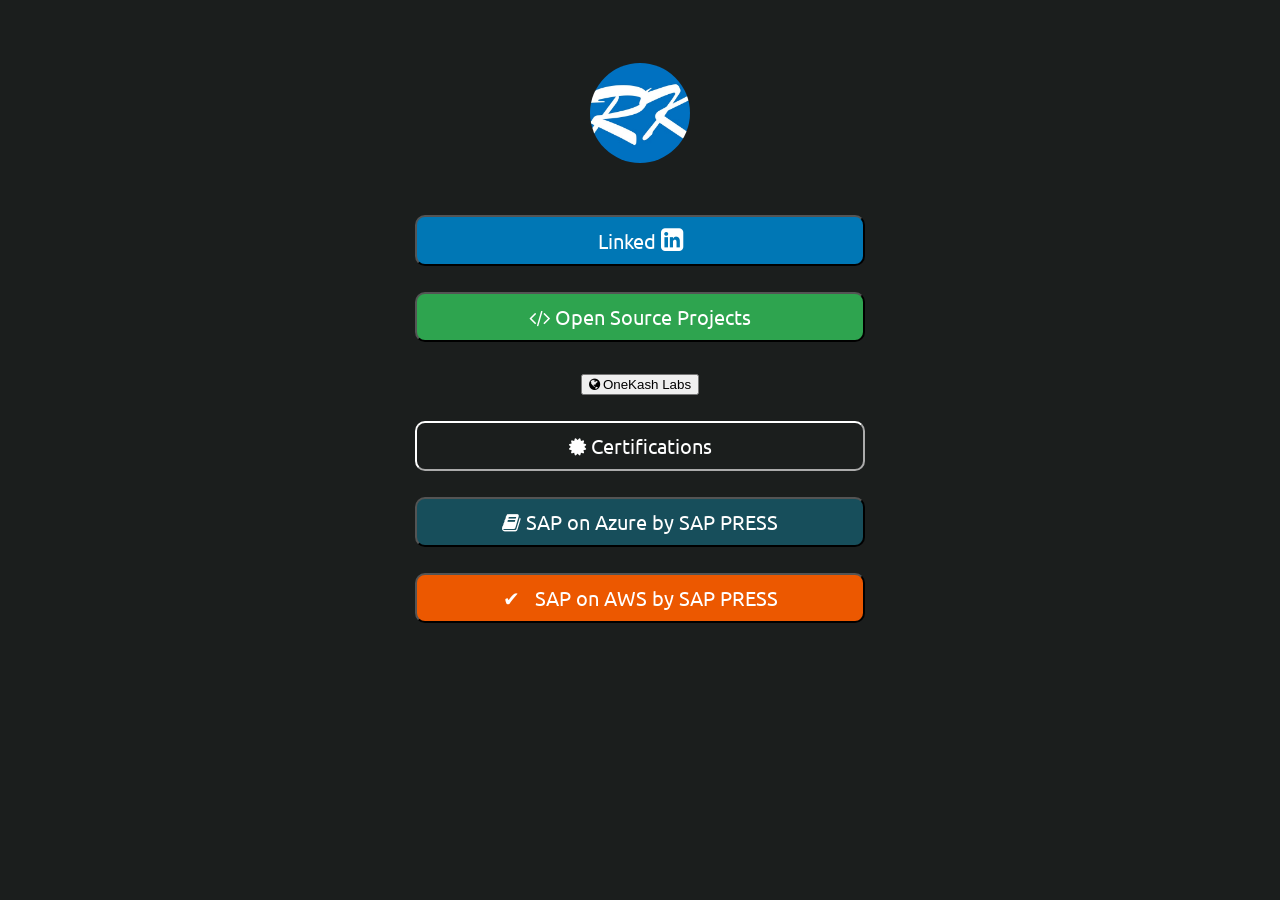
==== index.html @ c2e6e033 "Add Event Speaker Silver badge to credentials" ====
<!DOCTYPE html>
<html lang="en">
<head>


  <meta charset="utf-8" />
  <meta name="viewport" content="width=device-width, initial-scale=1.0">
  <meta name="description" content="Ravi Kashyap | SAP & AI Cloud Architect. Author of SAP on AWS and SAP on Azure by SAP PRESS. Open-source developer and founder of OneKash Labs.">
  <link rel="canonical" href="https://kashyap.one/">

  <!-- Open Graph -->
  <meta property="og:type" content="profile">
  <meta property="og:url" content="https://kashyap.one/">
  <meta property="og:title" content="Ravi Kashyap | SAP & AI Cloud Architect">
  <meta property="og:description" content="Author of SAP on AWS and SAP on Azure by SAP PRESS. Open-source developer and founder of OneKash Labs.">
  <meta property="og:image" content="https://kashyap.one/img/profile.jpg">
  <meta property="og:image:width" content="340">
  <meta property="og:image:height" content="340">
  <meta property="og:site_name" content="Ravi Kashyap">

  <!-- Twitter Card -->
  <meta name="twitter:card" content="summary">
  <meta name="twitter:title" content="Ravi Kashyap | SAP & AI Cloud Architect">
  <meta name="twitter:description" content="Author of SAP on AWS and SAP on Azure by SAP PRESS. Open-source developer and founder of OneKash Labs.">
  <meta name="twitter:image" content="https://kashyap.one/img/profile.jpg">

  <link rel="stylesheet" href="https://cdnjs.cloudflare.com/ajax/libs/font-awesome/4.7.0/css/font-awesome.min.css">
  <link rel="icon" type="image/x-icon" href="/img/profile.jpg">
  <link rel="stylesheet" href="style.css" />
  <title>Ravi Kashyap | SAP & AI Cloud Architect</title>
  <script type="application/ld+json">
  {
    "@context": "https://schema.org",
    "@type": "ProfilePage",
    "dateModified": "2026-03-24",
    "mainEntity": {
      "@type": "Person",
      "name": "Ravi Kashyap",
      "url": "https://kashyap.one",
      "image": "https://kashyap.one/img/profile.jpg",
      "jobTitle": "SAP & AI Cloud Architect",
      "description": "Author, AI practitioner, and open-source developer. Builds AI agents for SAP enterprise systems. Writes the SAP, Cloud, and AI newsletter.",
      "sameAs": [
        "https://linkedin.kashyap.one",
        "https://www.linkedin.com/in/ravikashyap1/",
        "https://www.linkedin.com/newsletters/7063883542358872064/",
        "https://github.com/openkash",
        "https://openkash.github.io",
        "https://onekash.org",
        "https://credly.kashyap.one"
      ],
      "knowsAbout": ["SAP", "Artificial Intelligence", "AI Agents", "Large Language Models", "Model Context Protocol", "Prompt Engineering", "Amazon Bedrock", "Generative AI", "Amazon Web Services", "Microsoft Azure", "Kotlin", "Android", "Open Source", "Cloud Architecture"],
      "founder": {
        "@type": "Organization",
        "name": "OneKash Labs",
        "url": "https://onekash.org",
        "logo": "https://onekash.org/images/logo.png"
      },
      "author": [
        {
          "@type": "Book",
          "name": "SAP on Microsoft Azure",
          "url": "https://www.sap-press.com/sap-on-microsoft-azure_5174/",
          "publisher": {
            "@type": "Organization",
            "name": "SAP PRESS"
          }
        },
        {
          "@type": "Book",
          "name": "SAP on AWS",
          "url": "https://www.sap-press.com/sap-on-aws_5776/",
          "publisher": {
            "@type": "Organization",
            "name": "SAP PRESS"
          }
        },
        {
          "@type": "Periodical",
          "name": "SAP, Cloud, and AI",
          "url": "https://www.linkedin.com/newsletters/7063883542358872064/",
          "description": "Monthly newsletter on SAP, Cloud, AI, and everything in between",
          "publisher": {
            "@type": "Organization",
            "name": "LinkedIn"
          }
        }
      ],
      "maintainer": [
        {
          "@type": "SoftwareSourceCode",
          "name": "iCloud Calendar MCP Server",
          "url": "https://github.com/icloud-calendar-mcp/icloud-calendar-mcp",
          "description": "MCP server for iCloud Calendar. CLI-based calendar access for AI agents."
        },
        {
          "@type": "SoftwareSourceCode",
          "name": "AI Agent TDD Skill",
          "url": "https://github.com/openkash/ai-agent-tdd-skill",
          "description": "TDD skill for Claude Code. Explore, plan, test-first implement, verify."
        },
        {
          "@type": "SoftwareSourceCode",
          "name": "SAP OData Explorer",
          "url": "https://github.com/openkash/sap-odata-explorer",
          "description": "Query SAP OData endpoints in plain English using AI."
        }
      ],
      "hasCredential": [
        {
          "@type": "EducationalOccupationalCredential",
          "name": "AWS Partner: Agentic AI Technical Learning Plan Assessment",
          "credentialCategory": "certification",
          "recognizedBy": { "@type": "Organization", "name": "Amazon Web Services" },
          "dateCreated": "2026-01-15"
        },
        {
          "@type": "EducationalOccupationalCredential",
          "name": "AWS AI Foundational",
          "credentialCategory": "certification",
          "recognizedBy": { "@type": "Organization", "name": "Amazon Web Services" },
          "dateCreated": "2025-10-09"
        },
        {
          "@type": "EducationalOccupationalCredential",
          "name": "AWS Certified: SAP on AWS - Specialty",
          "credentialCategory": "certification",
          "recognizedBy": { "@type": "Organization", "name": "Amazon Web Services" },
          "dateCreated": "2023-02-16"
        },
        {
          "@type": "EducationalOccupationalCredential",
          "name": "AWS Certified Solutions Architect - Associate",
          "credentialCategory": "certification",
          "recognizedBy": { "@type": "Organization", "name": "Amazon Web Services" },
          "dateCreated": "2022-08-23"
        },
        {
          "@type": "EducationalOccupationalCredential",
          "name": "Microsoft Certified: Azure Solutions Architect Expert",
          "credentialCategory": "certification",
          "recognizedBy": { "@type": "Organization", "name": "Microsoft" },
          "dateCreated": "2020-04-15"
        },
        {
          "@type": "EducationalOccupationalCredential",
          "name": "Microsoft Certified: Azure for SAP Workloads Specialty",
          "credentialCategory": "certification",
          "recognizedBy": { "@type": "Organization", "name": "Microsoft" },
          "dateCreated": "2020-02-12"
        },
        {
          "@type": "EducationalOccupationalCredential",
          "name": "Content Publisher Platinum",
          "credentialCategory": "badge",
          "recognizedBy": { "@type": "Organization", "name": "Microsoft" },
          "dateCreated": "2021-05-17"
        },
        {
          "@type": "EducationalOccupationalCredential",
          "name": "Event Speaker Silver",
          "credentialCategory": "badge",
          "recognizedBy": { "@type": "Organization", "name": "Microsoft" },
          "dateCreated": "2021-12-16"
        }
      ]
    }
  }
  </script>
</head>
<body>
    <!-- Image and name. Change to your pictue here. -->
    <img src="/img/profile.jpg" alt="Ravi Kashyap" class="profile-picture">

 <center>
      <br> <br>
<a href="https://linkedin.kashyap.one"><button class="button5">Linked&nbsp;<i class="fa fa-linkedin-square" style="font-size:26px"></i></button></a>
   <br><br>
    <a href="https://openkash.github.io/"><button class="buttonlabs"><i class="fa fa-code">&nbsp;</i>Open Source Projects</button></a>
    <br><br>
    <a href="https://onekash.org"><button class="buttononekash"><i class="fa fa-globe">&nbsp;</i>OneKash Labs</button></a>
    <br><br>
    <a href="https://credly.kashyap.one"><button class="button"><i class="fa fa-certificate">&nbsp;</i>Certifications</button></a>
    <br><br>
      <a href="https://www.sap-press.com/sap-on-microsoft-azure_5174/"><button class="button3"><i class="fa fa-book">&nbsp;</i>SAP on Azure by SAP PRESS</button></a>
    <br><br>
    <a href="https://www.sap-press.com/sap-on-aws_5776/"><button class="buttonbook">&#x2714; &nbsp; SAP on AWS by SAP PRESS </button></a> 
   <br><br>
 </center>

</body>
<footer>
 
  </footer>
</html>
---- style.css ----
@import url('https://fonts.googleapis.com/css?family=Ubuntu:400,700&display=swap');

body {
  /*background: color*/
  background-color: #1b1e1d;
  color: white;
  font-family: 'Ubuntu';
  font-size: 20px;
  }

img {
  border-radius: 50%;
  }

.profile-picture {
  display: block;
  margin-left: auto;
  margin-right: auto;
  margin-top: 5%;
  height: auto;
  max-width: 100px;
  }
    

.button {
  position: relative;
  font-family: 'Ubuntu';
  background-color: transparent; 
  color: white;
  border-color: white;
  padding: 10px 25px;
  text-align: center;
  text-decoration: none;
  display: inline-block;
  font-size: 20px;
  border-radius: 10px;
  width: 450px;
  cursor: pointer;
}

.button:hover {
  background-color: #FAF9F6;
  color: black;
}

.button2 {
  position: relative;
  font-family: 'Ubuntu';
  background-color: transparent; 
  color: white;
  border-color: none;
  padding: 10px 25px;
  text-align: center;
  text-decoration: none;
  display: inline-block;
  font-size: 20px;
  border-radius: 10px;
  width: 550px;
  cursor: pointer;
}

.button2:hover {
  background-color: #FAF9F6;
  color: black;
}

.button3 {
  position: relative;
  font-family: 'Ubuntu';
  background-color: #174e5b; 
  color: white;
  border-color: none;
  padding: 10px 25px;
  text-align: center;
  text-decoration: none;
  display: inline-block;
  font-size: 20px;
  border-radius: 10px;
  width: 450px;
  cursor: pointer;
}

.button3:hover {
  background-color: #FAF9F6;
  color: black;
}

.button4 {
  position: relative;
  font-family: 'Ubuntu';
  background-color:  #bd2d0f; 
  color: white;
  border-color: none;
  padding: 10px 25px;
  text-align: center;
  text-decoration: none;
  display: inline-block;
  font-size: 20px;
  border-radius: 10px;
  width: 450px;
  cursor: pointer;
}

.button4:hover {
  background-color: #FAF9F6;
  color: black;
}


.button5 {
  position: relative;
  font-family: 'Ubuntu';
  background-color: #0077b5; 
  color: white;
  border-color: none;
  padding: 10px 25px;
  text-align: center;
  text-decoration: none;
  display: inline-block;
  font-size: 20px;
  border-radius: 10px;
  width: 450px;
  cursor: pointer;
}

.button5:hover {
  background-color: #FAF9F6;
  color: black;
}


.buttonbook {
  position: relative;
  font-family: 'Ubuntu';
  background-color: #ec5800; 
  color: white;
  border-color: none;
  padding: 10px 25px;
  text-align: center;
  text-decoration: none;
  display: inline-block;
  font-size: 20px;
  border-radius: 10px;
  width: 450px;
  cursor: pointer;
}

.buttonbook:hover {
  background-color: #ff7e00;
  color: black;
}

.buttonlabs {
  position: relative;
  font-family: 'Ubuntu';
  background-color: #2ea44f;
  color: white;
  border-color: none;
  padding: 10px 25px;
  text-align: center;
  text-decoration: none;
  display: inline-block;
  font-size: 20px;
  border-radius: 10px;
  width: 450px;
  cursor: pointer;
}

.buttonlabs:hover {
  background-color: #FAF9F6;
  color: black;
}

.footer {
   font-family: 'Ubuntu';
   bottom: 0;
   background-color: transparent;
   color: gray;
   text-align: center;
   font-size: 15px;
   padding: 3px;
  }
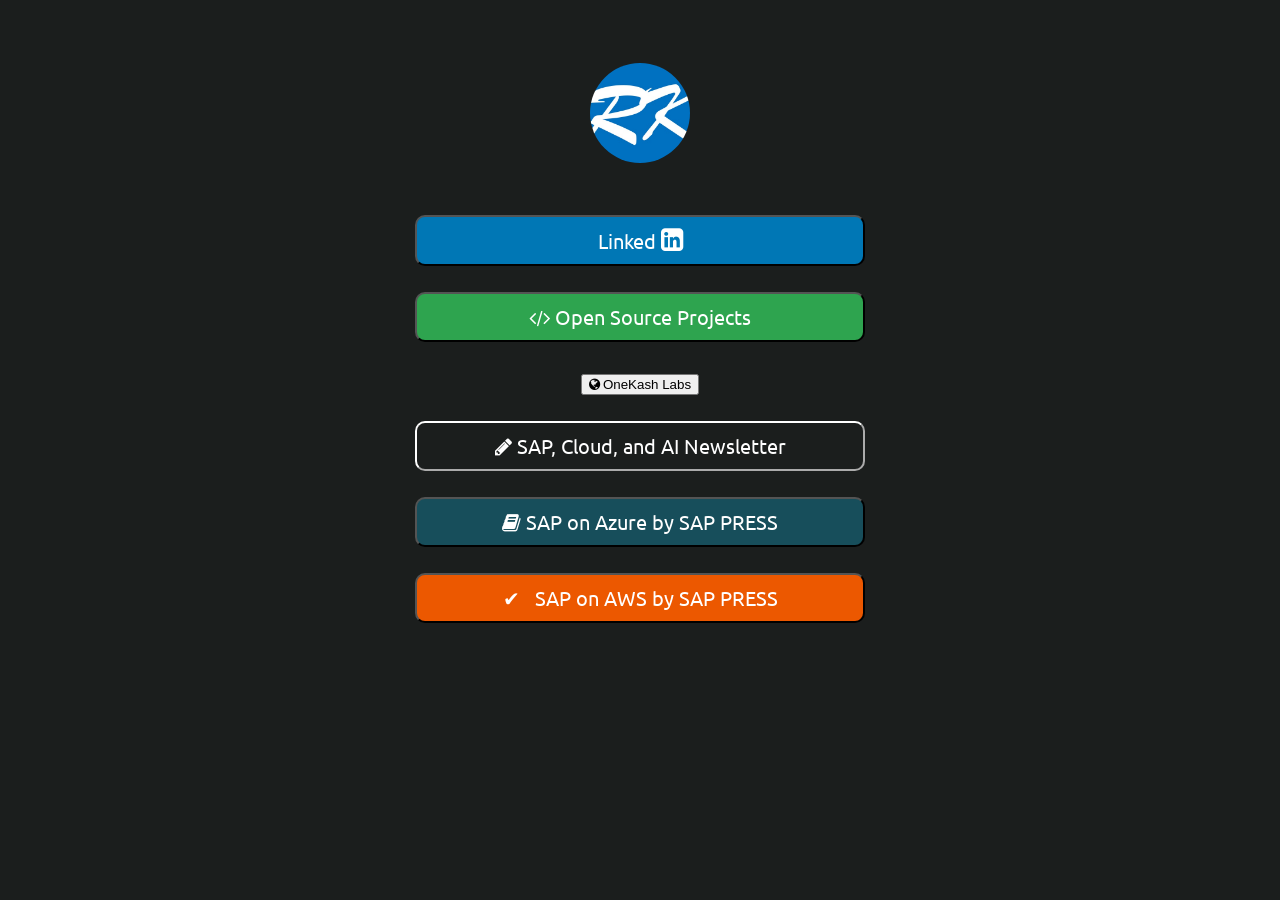
==== commit 6bcbbdae: "Remove certifications button from homepage" ====
--- a/index.html
+++ b/index.html
@@ -180,7 +180,7 @@
     <br><br>
     <a href="https://onekash.org"><button class="buttononekash"><i class="fa fa-globe">&nbsp;</i>OneKash Labs</button></a>
     <br><br>
-    <a href="https://credly.kashyap.one"><button class="button"><i class="fa fa-certificate">&nbsp;</i>Certifications</button></a>
+    <a href="/writing/"><button class="button"><i class="fa fa-pencil">&nbsp;</i>SAP, Cloud, and AI Newsletter</button></a>
     <br><br>
       <a href="https://www.sap-press.com/sap-on-microsoft-azure_5174/"><button class="button3"><i class="fa fa-book">&nbsp;</i>SAP on Azure by SAP PRESS</button></a>
     <br><br>
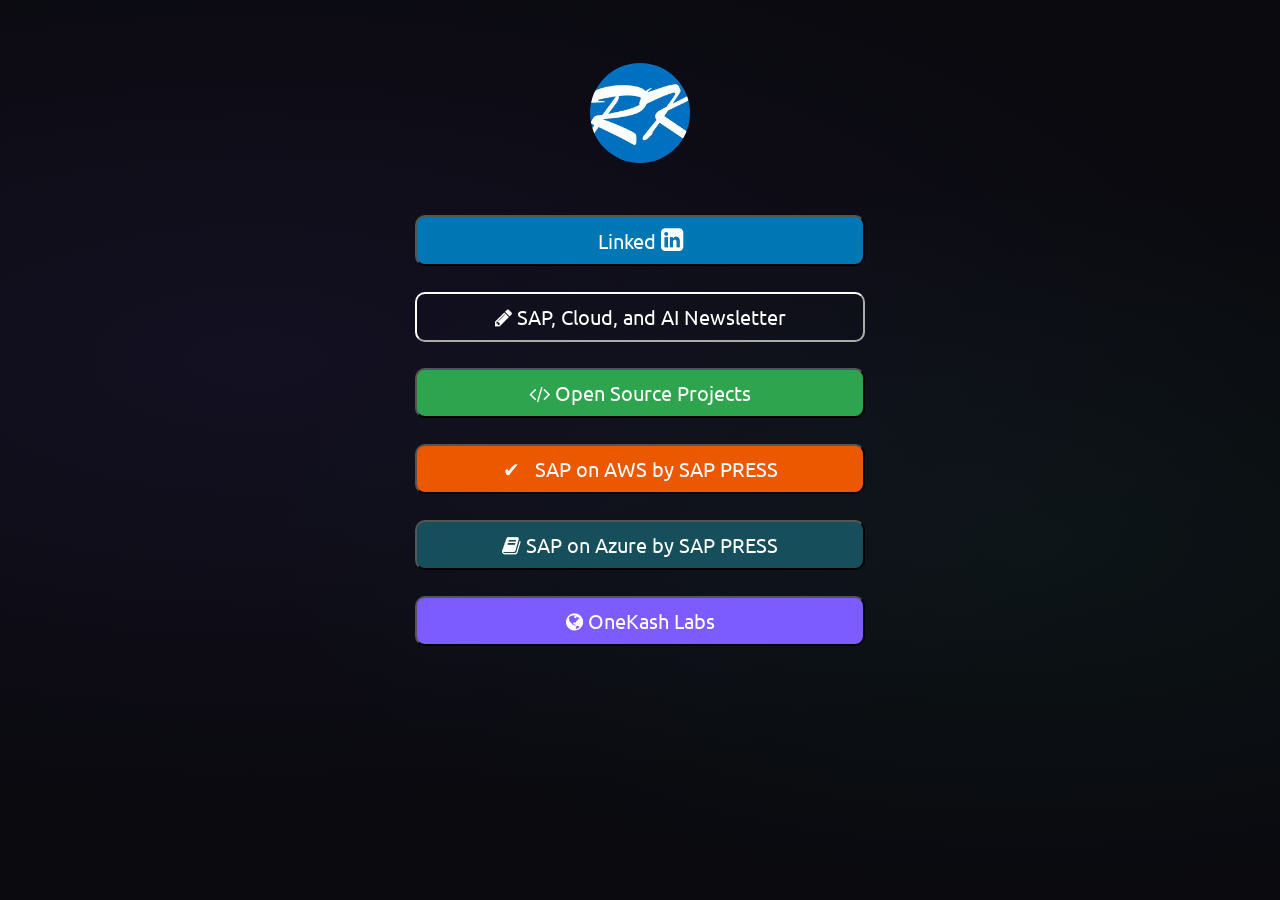
==== commit c80d371b: "Reorder links: LinkedIn, Newsletter, Open Source, Books, OneKash Labs" ====
--- a/index.html
+++ b/index.html
@@ -32,7 +32,7 @@
   {
     "@context": "https://schema.org",
     "@type": "ProfilePage",
-    "dateModified": "2026-03-24",
+    "dateModified": "2026-03-26",
     "mainEntity": {
       "@type": "Person",
       "name": "Ravi Kashyap",
@@ -78,7 +78,7 @@
         {
           "@type": "Periodical",
           "name": "SAP, Cloud, and AI",
-          "url": "https://www.linkedin.com/newsletters/7063883542358872064/",
+          "url": "https://www.linkedin.com/newsletters/sap-cloud-and-ai-7063883542358872064/",
           "description": "Monthly newsletter on SAP, Cloud, AI, and everything in between",
           "publisher": {
             "@type": "Organization",
@@ -95,6 +95,12 @@
         },
         {
           "@type": "SoftwareSourceCode",
+          "name": "AI Agent Spec Skill",
+          "url": "https://github.com/openkash/ai-agent-spec-skill",
+          "description": "Spec skill for AI coding agents. Clarify what to build before writing code."
+        },
+        {
+          "@type": "SoftwareSourceCode",
           "name": "AI Agent TDD Skill",
           "url": "https://github.com/openkash/ai-agent-tdd-skill",
           "description": "TDD skill for Claude Code. Explore, plan, test-first implement, verify."
@@ -169,22 +175,21 @@
   </script>
 </head>
 <body>
-    <!-- Image and name. Change to your pictue here. -->
     <img src="/img/profile.jpg" alt="Ravi Kashyap" class="profile-picture">
 
  <center>
       <br> <br>
 <a href="https://linkedin.kashyap.one"><button class="button5">Linked&nbsp;<i class="fa fa-linkedin-square" style="font-size:26px"></i></button></a>
    <br><br>
+    <a href="https://www.linkedin.com/newsletters/sap-cloud-and-ai-7063883542358872064/"><button class="button"><i class="fa fa-pencil">&nbsp;</i>SAP, Cloud, and AI Newsletter</button></a>
+    <br><br>
     <a href="https://openkash.github.io/"><button class="buttonlabs"><i class="fa fa-code">&nbsp;</i>Open Source Projects</button></a>
     <br><br>
+    <a href="https://www.sap-press.com/sap-on-aws_5776/"><button class="buttonbook">&#x2714; &nbsp; SAP on AWS by SAP PRESS </button></a>
+    <br><br>
+      <a href="https://www.sap-press.com/sap-on-microsoft-azure_5174/"><button class="button3"><i class="fa fa-book">&nbsp;</i>SAP on Azure by SAP PRESS</button></a>
+    <br><br>
     <a href="https://onekash.org"><button class="buttononekash"><i class="fa fa-globe">&nbsp;</i>OneKash Labs</button></a>
-    <br><br>
-    <a href="/writing/"><button class="button"><i class="fa fa-pencil">&nbsp;</i>SAP, Cloud, and AI Newsletter</button></a>
-    <br><br>
-      <a href="https://www.sap-press.com/sap-on-microsoft-azure_5174/"><button class="button3"><i class="fa fa-book">&nbsp;</i>SAP on Azure by SAP PRESS</button></a>
-    <br><br>
-    <a href="https://www.sap-press.com/sap-on-aws_5776/"><button class="buttonbook">&#x2714; &nbsp; SAP on AWS by SAP PRESS </button></a> 
    <br><br>
  </center>
 
--- a/style.css
+++ b/style.css
@@ -1,11 +1,15 @@
 @import url('https://fonts.googleapis.com/css?family=Ubuntu:400,700&display=swap');
 
 body {
-  /*background: color*/
-  background-color: #1b1e1d;
-  color: white;
-  font-family: 'Ubuntu';
-  font-size: 20px;
+  background-color: #0a0a0f;
+  background-image:
+    radial-gradient(ellipse 80% 50% at 20% 40%, rgba(124, 92, 255, 0.08), transparent),
+    radial-gradient(ellipse 60% 40% at 80% 60%, rgba(52, 211, 153, 0.05), transparent);
+  background-attachment: fixed;
+  color: white;
+  font-family: 'Ubuntu';
+  font-size: 20px;
+  -webkit-font-smoothing: antialiased;
   }
 
 img {
@@ -36,11 +40,14 @@
   border-radius: 10px;
   width: 450px;
   cursor: pointer;
+  transition: transform 0.2s ease, box-shadow 0.2s ease, background-color 0.2s ease;
 }
 
 .button:hover {
-  background-color: #FAF9F6;
-  color: black;
+  background-color: rgba(255, 255, 255, 0.08);
+  color: white;
+  transform: translateY(-4px);
+  box-shadow: 0 8px 32px rgba(0, 0, 0, 0.3);
 }
 
 .button2 {
@@ -57,11 +64,14 @@
   border-radius: 10px;
   width: 550px;
   cursor: pointer;
+  transition: transform 0.2s ease, box-shadow 0.2s ease, background-color 0.2s ease;
 }
 
 .button2:hover {
-  background-color: #FAF9F6;
-  color: black;
+  background-color: rgba(255, 255, 255, 0.08);
+  color: white;
+  transform: translateY(-4px);
+  box-shadow: 0 8px 32px rgba(0, 0, 0, 0.3);
 }
 
 .button3 {
@@ -78,11 +88,14 @@
   border-radius: 10px;
   width: 450px;
   cursor: pointer;
+  transition: transform 0.2s ease, box-shadow 0.2s ease, background-color 0.2s ease;
 }
 
 .button3:hover {
-  background-color: #FAF9F6;
-  color: black;
+  background-color: #1f6a7a;
+  color: white;
+  transform: translateY(-4px);
+  box-shadow: 0 8px 32px rgba(0, 0, 0, 0.3);
 }
 
 .button4 {
@@ -99,11 +112,14 @@
   border-radius: 10px;
   width: 450px;
   cursor: pointer;
+  transition: transform 0.2s ease, box-shadow 0.2s ease, background-color 0.2s ease;
 }
 
 .button4:hover {
-  background-color: #FAF9F6;
-  color: black;
+  background-color: #d9391a;
+  color: white;
+  transform: translateY(-4px);
+  box-shadow: 0 8px 32px rgba(0, 0, 0, 0.3);
 }
 
 
@@ -121,11 +137,14 @@
   border-radius: 10px;
   width: 450px;
   cursor: pointer;
+  transition: transform 0.2s ease, box-shadow 0.2s ease, background-color 0.2s ease;
 }
 
 .button5:hover {
-  background-color: #FAF9F6;
-  color: black;
+  background-color: #1a8fc9;
+  color: white;
+  transform: translateY(-4px);
+  box-shadow: 0 8px 32px rgba(0, 0, 0, 0.3);
 }
 
 
@@ -143,11 +162,14 @@
   border-radius: 10px;
   width: 450px;
   cursor: pointer;
+  transition: transform 0.2s ease, box-shadow 0.2s ease, background-color 0.2s ease;
 }
 
 .buttonbook:hover {
   background-color: #ff7e00;
-  color: black;
+  color: white;
+  transform: translateY(-4px);
+  box-shadow: 0 8px 32px rgba(0, 0, 0, 0.3);
 }
 
 .buttonlabs {
@@ -164,11 +186,38 @@
   border-radius: 10px;
   width: 450px;
   cursor: pointer;
+  transition: transform 0.2s ease, box-shadow 0.2s ease, background-color 0.2s ease;
 }
 
 .buttonlabs:hover {
-  background-color: #FAF9F6;
-  color: black;
+  background-color: #3cbf63;
+  color: white;
+  transform: translateY(-4px);
+  box-shadow: 0 8px 32px rgba(0, 0, 0, 0.3);
+}
+
+.buttononekash {
+  position: relative;
+  font-family: 'Ubuntu';
+  background-color: #7c5cff;
+  color: white;
+  border-color: none;
+  padding: 10px 25px;
+  text-align: center;
+  text-decoration: none;
+  display: inline-block;
+  font-size: 20px;
+  border-radius: 10px;
+  width: 450px;
+  cursor: pointer;
+  transition: transform 0.2s ease, box-shadow 0.2s ease, background-color 0.2s ease;
+}
+
+.buttononekash:hover {
+  background-color: #9b80ff;
+  color: white;
+  transform: translateY(-4px);
+  box-shadow: 0 8px 32px rgba(0, 0, 0, 0.3);
 }
 
 .footer {
@@ -180,4 +229,3 @@
    font-size: 15px;
    padding: 3px;
   }
- 
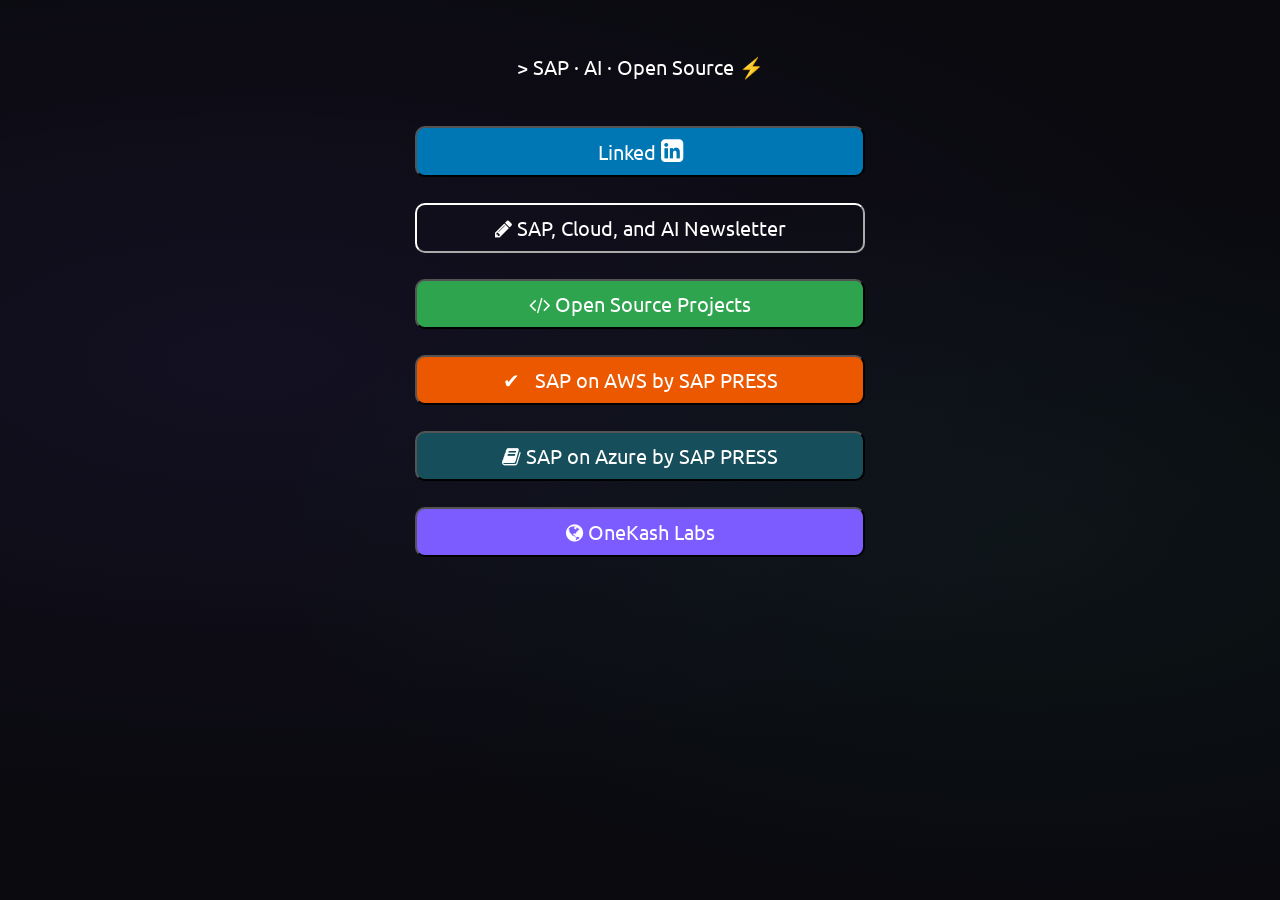
==== commit f8a43a83: "Replace profile image with terminal-style tagline" ====
--- a/index.html
+++ b/index.html
@@ -175,10 +175,11 @@
   </script>
 </head>
 <body>
-    <img src="/img/profile.jpg" alt="Ravi Kashyap" class="profile-picture">
 
  <center>
-      <br> <br>
+      <br>
+    <p class="tagline"><span class="prompt">&gt;</span> SAP &middot; AI &middot; Open Source <span class="cursor">&#9889;</span></p>
+      <br>
 <a href="https://linkedin.kashyap.one"><button class="button5">Linked&nbsp;<i class="fa fa-linkedin-square" style="font-size:26px"></i></button></a>
    <br><br>
     <a href="https://www.linkedin.com/newsletters/sap-cloud-and-ai-7063883542358872064/"><button class="button"><i class="fa fa-pencil">&nbsp;</i>SAP, Cloud, and AI Newsletter</button></a>
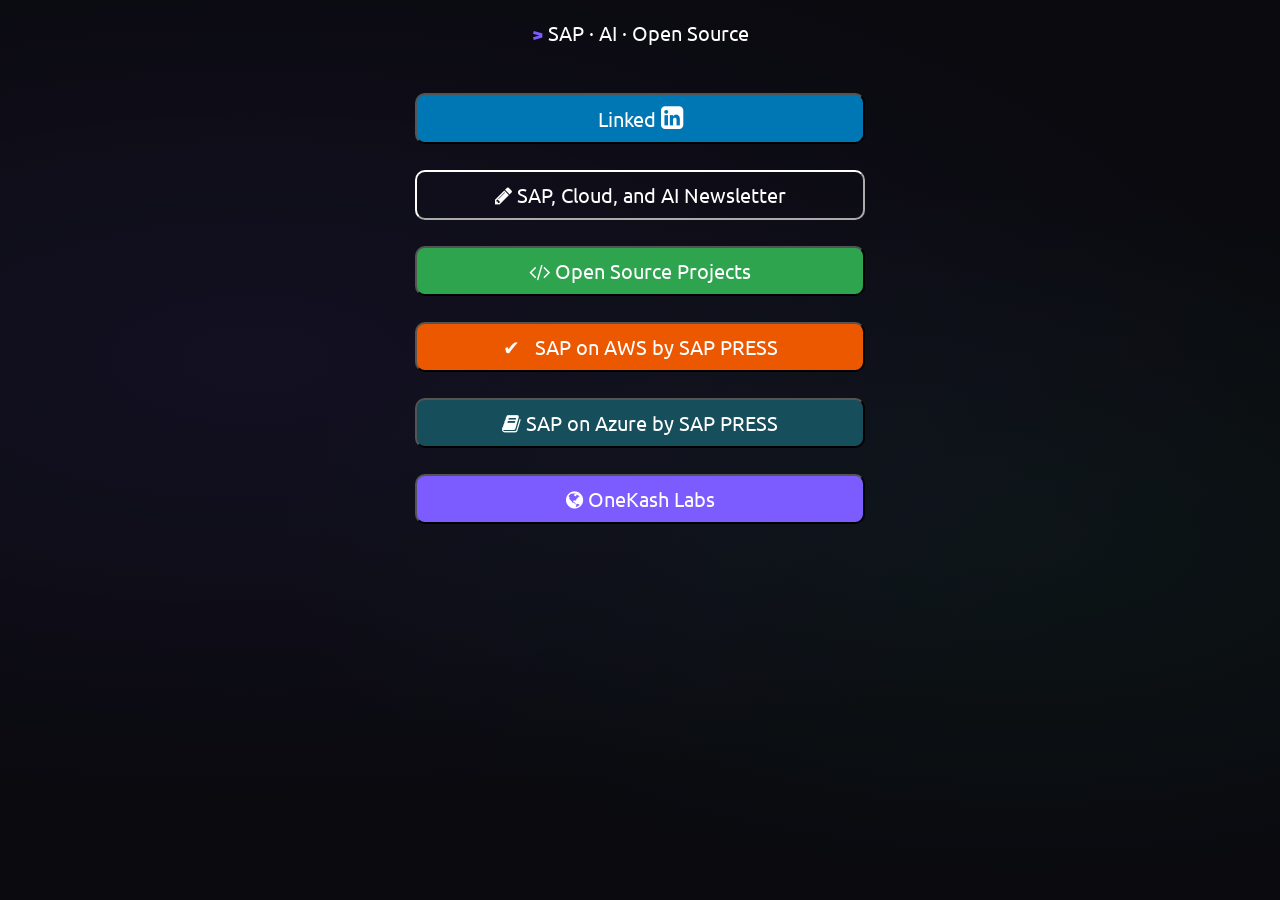
==== commit 1e46836d: "Replace tagline with macOS terminal window" ====
--- a/index.html
+++ b/index.html
@@ -177,8 +177,14 @@
 <body>
 
  <center>
-      <br>
-    <p class="tagline"><span class="prompt">&gt;</span> SAP &middot; AI &middot; Open Source <span class="cursor">&#9889;</span></p>
+    <div class="terminal">
+      <div class="terminal__bar">
+        <span class="terminal__dot terminal__dot--red"></span>
+        <span class="terminal__dot terminal__dot--yellow"></span>
+        <span class="terminal__dot terminal__dot--green"></span>
+      </div>
+      <p class="terminal__text"><span class="prompt">&gt;</span> SAP &middot; AI &middot; Open Source</p>
+    </div>
       <br>
 <a href="https://linkedin.kashyap.one"><button class="button5">Linked&nbsp;<i class="fa fa-linkedin-square" style="font-size:26px"></i></button></a>
    <br><br>
--- a/style.css
+++ b/style.css
@@ -229,3 +229,25 @@
    font-size: 15px;
    padding: 3px;
   }
+
+.tagline {
+  font-family: 'Ubuntu Mono', 'Courier New', monospace;
+  font-size: 24px;
+  color: #a1a1aa;
+  letter-spacing: 2px;
+  margin-top: 5%;
+}
+
+.prompt {
+  color: #7c5cff;
+  font-weight: 700;
+}
+
+.cursor {
+  animation: blink 1.2s step-end infinite;
+}
+
+@keyframes blink {
+  0%, 100% { opacity: 1; }
+  50% { opacity: 0; }
+}
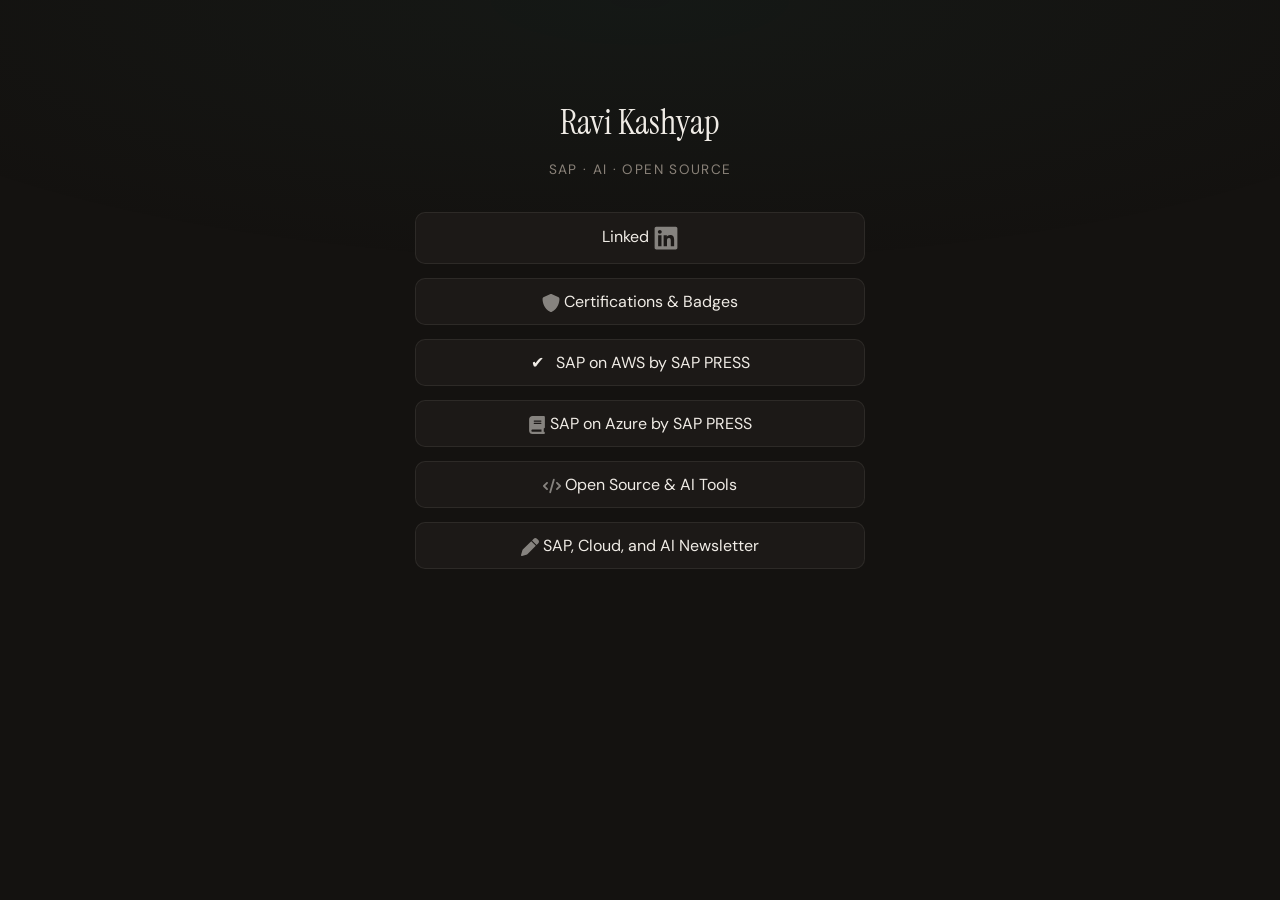
==== commit 783a112d: "Site redesign" ====
--- a/index.html
+++ b/index.html
@@ -24,16 +24,19 @@
   <meta name="twitter:description" content="Author of SAP on AWS and SAP on Azure by SAP PRESS. Open-source developer and founder of OneKash Labs.">
   <meta name="twitter:image" content="https://kashyap.one/img/profile.jpg">
 
-  <link rel="stylesheet" href="https://cdnjs.cloudflare.com/ajax/libs/font-awesome/4.7.0/css/font-awesome.min.css">
   <link rel="icon" type="image/x-icon" href="/img/profile.jpg">
-  <link rel="stylesheet" href="style.css" />
+  <link rel="preconnect" href="https://fonts.googleapis.com">
+  <link rel="preconnect" href="https://fonts.gstatic.com" crossorigin>
+  <link href="https://fonts.googleapis.com/css2?family=DM+Sans:wght@400;500&family=Instrument+Serif&display=swap" rel="stylesheet">
+  <link rel="stylesheet" href="style.css?v=5" />
   <title>Ravi Kashyap | SAP & AI Cloud Architect</title>
   <script type="application/ld+json">
   {
     "@context": "https://schema.org",
     "@type": "ProfilePage",
-    "dateModified": "2026-03-26",
+    "dateModified": "2026-03-28T00:00:00+00:00",
     "mainEntity": {
+      "@id": "#ravi-kashyap",
       "@type": "Person",
       "name": "Ravi Kashyap",
       "url": "https://kashyap.one",
@@ -56,36 +59,6 @@
         "url": "https://onekash.org",
         "logo": "https://onekash.org/images/logo.png"
       },
-      "author": [
-        {
-          "@type": "Book",
-          "name": "SAP on Microsoft Azure",
-          "url": "https://www.sap-press.com/sap-on-microsoft-azure_5174/",
-          "publisher": {
-            "@type": "Organization",
-            "name": "SAP PRESS"
-          }
-        },
-        {
-          "@type": "Book",
-          "name": "SAP on AWS",
-          "url": "https://www.sap-press.com/sap-on-aws_5776/",
-          "publisher": {
-            "@type": "Organization",
-            "name": "SAP PRESS"
-          }
-        },
-        {
-          "@type": "Periodical",
-          "name": "SAP, Cloud, and AI",
-          "url": "https://www.linkedin.com/newsletters/sap-cloud-and-ai-7063883542358872064/",
-          "description": "Monthly newsletter on SAP, Cloud, AI, and everything in between",
-          "publisher": {
-            "@type": "Organization",
-            "name": "LinkedIn"
-          }
-        }
-      ],
       "maintainer": [
         {
           "@type": "SoftwareSourceCode",
@@ -95,6 +68,12 @@
         },
         {
           "@type": "SoftwareSourceCode",
+          "name": "AI Agent Dev Workflow",
+          "url": "https://github.com/openkash/ai-agent-dev-workflow",
+          "description": "Spec, Plan, Review, Implement, Verify; a complete AI development workflow plugin for Claude Code."
+        },
+        {
+          "@type": "SoftwareSourceCode",
           "name": "AI Agent Spec Skill",
           "url": "https://github.com/openkash/ai-agent-spec-skill",
           "description": "Spec skill for AI coding agents. Clarify what to build before writing code."
@@ -170,38 +149,75 @@
           "dateCreated": "2021-12-16"
         }
       ]
-    }
+    },
+    "hasPart": [
+      {
+        "@type": "Book",
+        "name": "SAP on Microsoft Azure",
+        "url": "https://www.sap-press.com/sap-on-microsoft-azure_5174/",
+        "author": { "@id": "#ravi-kashyap" },
+        "publisher": {
+          "@type": "Organization",
+          "name": "SAP PRESS"
+        }
+      },
+      {
+        "@type": "Book",
+        "name": "SAP on AWS",
+        "url": "https://www.sap-press.com/sap-on-aws_5776/",
+        "author": { "@id": "#ravi-kashyap" },
+        "publisher": {
+          "@type": "Organization",
+          "name": "SAP PRESS"
+        }
+      },
+      {
+        "@type": "ScholarlyArticle",
+        "name": "Formalizing Implicit Property Dependencies in RFC 5545",
+        "url": "https://doi.org/10.5281/zenodo.19299690",
+        "sameAs": "https://github.com/iCalDAV/ical-dependency-graph",
+        "description": "Formal dependency graph for RFC 5545 VEVENT properties — 27 properties, 20 edges, merge-safety classifications.",
+        "author": { "@id": "#ravi-kashyap" },
+        "datePublished": "2026-03-28",
+        "identifier": {
+          "@type": "PropertyValue",
+          "propertyID": "DOI",
+          "value": "10.5281/zenodo.19299690"
+        },
+        "license": "https://creativecommons.org/licenses/by/4.0/",
+        "workExample": {
+          "@type": "ScholarlyArticle",
+          "name": "iCalendar Property Dependencies",
+          "url": "https://datatracker.ietf.org/doc/draft-kashyap-calext-ical-property-deps/"
+        }
+      },
+      {
+        "@type": "Periodical",
+        "name": "SAP, Cloud, and AI",
+        "url": "https://www.linkedin.com/newsletters/sap-cloud-and-ai-7063883542358872064/",
+        "description": "Monthly newsletter on SAP, Cloud, AI, and everything in between",
+        "author": { "@id": "#ravi-kashyap" },
+        "publisher": {
+          "@type": "Organization",
+          "name": "LinkedIn"
+        }
+      }
+    ]
   }
   </script>
 </head>
 <body>
 
- <center>
-    <div class="terminal">
-      <div class="terminal__bar">
-        <span class="terminal__dot terminal__dot--red"></span>
-        <span class="terminal__dot terminal__dot--yellow"></span>
-        <span class="terminal__dot terminal__dot--green"></span>
-      </div>
-      <p class="terminal__text"><span class="prompt">&gt;</span> SAP &middot; AI &middot; Open Source</p>
-    </div>
-      <br>
-<a href="https://linkedin.kashyap.one"><button class="button5">Linked&nbsp;<i class="fa fa-linkedin-square" style="font-size:26px"></i></button></a>
-   <br><br>
-    <a href="https://www.linkedin.com/newsletters/sap-cloud-and-ai-7063883542358872064/"><button class="button"><i class="fa fa-pencil">&nbsp;</i>SAP, Cloud, and AI Newsletter</button></a>
-    <br><br>
-    <a href="https://openkash.github.io/"><button class="buttonlabs"><i class="fa fa-code">&nbsp;</i>Open Source Projects</button></a>
-    <br><br>
-    <a href="https://www.sap-press.com/sap-on-aws_5776/"><button class="buttonbook">&#x2714; &nbsp; SAP on AWS by SAP PRESS </button></a>
-    <br><br>
-      <a href="https://www.sap-press.com/sap-on-microsoft-azure_5174/"><button class="button3"><i class="fa fa-book">&nbsp;</i>SAP on Azure by SAP PRESS</button></a>
-    <br><br>
-    <a href="https://onekash.org"><button class="buttononekash"><i class="fa fa-globe">&nbsp;</i>OneKash Labs</button></a>
-   <br><br>
- </center>
+  <div class="links">
+    <h1 class="name">Ravi Kashyap</h1>
+    <p class="tagline">SAP &middot; AI &middot; Open Source</p>
+    <a href="https://linkedin.kashyap.one" class="btn btn--linkedin">Linked&nbsp;<svg width="26" height="26" viewBox="0 0 448 512" fill="currentColor" style="vertical-align:middle"><path d="M416 32H31.9C14.3 32 0 46.5 0 64.3v383.4C0 465.5 14.3 480 31.9 480H416c17.6 0 32-14.5 32-32.3V64.3c0-17.8-14.4-32.3-32-32.3zM135.4 416H69V202.2h66.5V416zm-33.2-243c-21.3 0-38.5-17.3-38.5-38.5S80.9 96 102.2 96c21.2 0 38.5 17.3 38.5 38.5 0 21.3-17.2 38.5-38.5 38.5zm282.1 243h-66.4V312c0-24.8-.5-56.7-34.5-56.7-34.6 0-39.9 27-39.9 54.9V416h-66.4V202.2h63.7v29.2h.9c8.9-16.8 30.6-34.5 62.9-34.5 67.2 0 79.7 44.3 79.7 101.9V416z"/></svg></a>
+    <a href="https://credly.kashyap.one" class="btn btn--credly"><svg width="18" height="18" viewBox="0 0 512 512" fill="currentColor" style="vertical-align:middle"><path d="M256 0c4.6 0 9.2 1 13.4 2.9L457.7 82.8c22 9.3 38.4 31 38.3 57.2c-.5 99.2-41.3 280.7-213.6 363.2c-16.7 8-36.1 8-52.8 0C57.3 420.7 16.5 239.2 16 140c-.1-26.2 16.3-47.9 38.3-57.2L242.7 2.9C246.8 1 251.4 0 256 0z"/></svg>&nbsp;Certifications &amp; Badges</a>
+    <a href="https://www.sap-press.com/sap-on-aws_5776/" class="btn btn--book-aws">&#x2714; &nbsp; SAP on AWS by SAP PRESS</a>
+    <a href="https://www.sap-press.com/sap-on-microsoft-azure_5174/" class="btn btn--book-azure"><svg width="18" height="18" viewBox="0 0 448 512" fill="currentColor" style="vertical-align:middle"><path d="M96 0C43 0 0 43 0 96V416c0 53 43 96 96 96H384h32c17.7 0 32-14.3 32-32s-14.3-32-32-32V352c17.7 0 32-14.3 32-32V32c0-17.7-14.3-32-32-32H96zm0 384H352v64H96c-17.7 0-32-14.3-32-32s14.3-32 32-32zm32-240c0-8.8 7.2-16 16-16H336c8.8 0 16 7.2 16 16s-7.2 16-16 16H144c-8.8 0-16-7.2-16-16zm16 48H336c8.8 0 16 7.2 16 16s-7.2 16-16 16H144c-8.8 0-16-7.2-16-16s7.2-16 16-16z"/></svg>&nbsp;SAP on Azure by SAP PRESS</a>
+    <a href="https://openkash.github.io/" class="btn btn--projects"><svg width="18" height="18" viewBox="0 0 640 512" fill="currentColor" style="vertical-align:middle"><path d="M392.8 1.2c-17-4.9-34.7 5-39.6 22l-128 448c-4.9 17 5 34.7 22 39.6s34.7-5 39.6-22l128-448c4.9-17-5-34.7-22-39.6zm80.6 120.1c-12.5 12.5-12.5 32.8 0 45.3L562.7 256l-89.4 89.4c-12.5 12.5-12.5 32.8 0 45.3s32.8 12.5 45.3 0l112-112c12.5-12.5 12.5-32.8 0-45.3l-112-112c-12.5-12.5-32.8-12.5-45.3 0zm-306.7 0c-12.5-12.5-32.8-12.5-45.3 0l-112 112c-12.5 12.5-12.5 32.8 0 45.3l112 112c12.5 12.5 32.8 12.5 45.3 0s12.5-32.8 0-45.3L77.3 256l89.4-89.4c12.5-12.5 12.5-32.8 0-45.3z"/></svg>&nbsp;Open Source &amp; AI Tools</a>
+    <a href="https://www.linkedin.com/newsletters/sap-cloud-and-ai-7063883542358872064/" class="btn btn--newsletter"><svg width="18" height="18" viewBox="0 0 512 512" fill="currentColor" style="vertical-align:middle"><path d="M362.7 19.3L314.3 67.7 444.3 197.7l48.4-48.4c25-25 25-65.5 0-90.5L453.3 19.3c-25-25-65.5-25-90.5 0zm-71 71L58.6 323.5c-10.4 10.4-18 23.3-22.2 37.4L1 481.2C-1.5 489.7 .8 498.8 7 505s15.3 8.5 23.7 6.1l120.3-35.4c14.1-4.2 27-11.8 37.4-22.2L421.7 220.3 291.7 90.3z"/></svg>&nbsp;SAP, Cloud, and AI Newsletter</a>
+  </div>
 
 </body>
-<footer>
- 
-  </footer>
 </html>
--- a/style.css
+++ b/style.css
@@ -1,253 +1,113 @@
-@import url('https://fonts.googleapis.com/css?family=Ubuntu:400,700&display=swap');
+* { margin: 0; padding: 0; box-sizing: border-box; }
 
 body {
-  background-color: #0a0a0f;
-  background-image:
-    radial-gradient(ellipse 80% 50% at 20% 40%, rgba(124, 92, 255, 0.08), transparent),
-    radial-gradient(ellipse 60% 40% at 80% 60%, rgba(52, 211, 153, 0.05), transparent);
-  background-attachment: fixed;
-  color: white;
-  font-family: 'Ubuntu';
-  font-size: 20px;
+  font-family: 'DM Sans', -apple-system, BlinkMacSystemFont, sans-serif;
+  background: #141210;
+  color: #f0ece6;
+  font-size: 18px;
   -webkit-font-smoothing: antialiased;
-  }
+  min-height: 100vh;
+}
 
-img {
-  border-radius: 50%;
-  }
+body::before {
+  content: '';
+  position: fixed;
+  top: 0; left: 0; right: 0;
+  height: 60vh;
+  background: radial-gradient(ellipse 70% 50% at 50% 0%, rgba(42, 124, 111, 0.06), transparent);
+  pointer-events: none;
+}
 
-.profile-picture {
-  display: block;
-  margin-left: auto;
-  margin-right: auto;
-  margin-top: 5%;
-  height: auto;
-  max-width: 100px;
-  }
-    
+img { border-radius: 50%; }
 
-.button {
+.links {
+  display: flex;
+  flex-direction: column;
+  align-items: center;
+  gap: 14px;
+  padding: 0 24px;
   position: relative;
-  font-family: 'Ubuntu';
-  background-color: transparent; 
-  color: white;
-  border-color: white;
-  padding: 10px 25px;
+}
+
+/* Staggered entrance */
+.links > * {
+  animation: fadeUp 0.8s cubic-bezier(0.16, 1, 0.3, 1) both;
+}
+.links > :nth-child(1) { animation-delay: 0s; }
+.links > :nth-child(2) { animation-delay: 0.05s; }
+.links > :nth-child(3) { animation-delay: 0.1s; }
+.links > :nth-child(4) { animation-delay: 0.15s; }
+.links > :nth-child(5) { animation-delay: 0.2s; }
+.links > :nth-child(6) { animation-delay: 0.25s; }
+.links > :nth-child(7) { animation-delay: 0.3s; }
+.links > :nth-child(8) { animation-delay: 0.35s; }
+
+.name {
+  font-family: 'Instrument Serif', Georgia, serif;
+  font-size: 2.2rem;
+  font-weight: 400;
+  color: #f0ece6;
+  margin-top: 8%;
+  margin-bottom: 2px;
+}
+
+.tagline {
+  font-size: 0.85rem;
+  color: #8a8279;
+  letter-spacing: 0.1em;
+  text-transform: uppercase;
+  margin-bottom: 20px;
+  text-align: center;
+}
+
+/* Buttons */
+.btn {
+  font-family: 'DM Sans', sans-serif;
+  background: #1c1917;
+  color: #f0ece6;
+  border: 1px solid rgba(240, 236, 230, 0.08);
+  padding: 12px 24px;
   text-align: center;
   text-decoration: none;
-  display: inline-block;
-  font-size: 20px;
+  display: block;
+  font-size: 1rem;
   border-radius: 10px;
-  width: 450px;
+  width: 100%;
+  max-width: 450px;
   cursor: pointer;
-  transition: transform 0.2s ease, box-shadow 0.2s ease, background-color 0.2s ease;
+  transition: border-color 0.25s ease, box-shadow 0.25s ease;
 }
 
-.button:hover {
-  background-color: rgba(255, 255, 255, 0.08);
-  color: white;
-  transform: translateY(-4px);
-  box-shadow: 0 8px 32px rgba(0, 0, 0, 0.3);
+.btn:hover {
+  border-color: rgba(42, 124, 111, 0.3);
+  box-shadow: 0 0 20px rgba(42, 124, 111, 0.06);
+  color: #f0ece6;
+  text-decoration: none;
 }
 
-.button2 {
-  position: relative;
-  font-family: 'Ubuntu';
-  background-color: transparent; 
-  color: white;
-  border-color: none;
-  padding: 10px 25px;
+.btn svg { opacity: 0.5; transition: opacity 0.25s ease; }
+.btn:hover svg { opacity: 0.8; }
+
+/* Footer */
+.footer {
+  font-family: 'DM Sans', sans-serif;
+  background: transparent;
+  color: #8a8279;
   text-align: center;
-  text-decoration: none;
-  display: inline-block;
-  font-size: 20px;
-  border-radius: 10px;
-  width: 550px;
-  cursor: pointer;
-  transition: transform 0.2s ease, box-shadow 0.2s ease, background-color 0.2s ease;
+  font-size: 0.85rem;
+  padding: 3px;
 }
 
-.button2:hover {
-  background-color: rgba(255, 255, 255, 0.08);
-  color: white;
-  transform: translateY(-4px);
-  box-shadow: 0 8px 32px rgba(0, 0, 0, 0.3);
+/* Animation */
+@keyframes fadeUp {
+  from { opacity: 0; transform: translateY(16px); }
+  to { opacity: 1; transform: translateY(0); }
 }
 
-.button3 {
-  position: relative;
-  font-family: 'Ubuntu';
-  background-color: #174e5b; 
-  color: white;
-  border-color: none;
-  padding: 10px 25px;
-  text-align: center;
-  text-decoration: none;
-  display: inline-block;
-  font-size: 20px;
-  border-radius: 10px;
-  width: 450px;
-  cursor: pointer;
-  transition: transform 0.2s ease, box-shadow 0.2s ease, background-color 0.2s ease;
+@media (prefers-reduced-motion: reduce) {
+  *, *::before, *::after {
+    animation-duration: 0.01ms !important;
+    animation-delay: 0s !important;
+    transition-duration: 0.01ms !important;
+  }
 }
-
-.button3:hover {
-  background-color: #1f6a7a;
-  color: white;
-  transform: translateY(-4px);
-  box-shadow: 0 8px 32px rgba(0, 0, 0, 0.3);
-}
-
-.button4 {
-  position: relative;
-  font-family: 'Ubuntu';
-  background-color:  #bd2d0f; 
-  color: white;
-  border-color: none;
-  padding: 10px 25px;
-  text-align: center;
-  text-decoration: none;
-  display: inline-block;
-  font-size: 20px;
-  border-radius: 10px;
-  width: 450px;
-  cursor: pointer;
-  transition: transform 0.2s ease, box-shadow 0.2s ease, background-color 0.2s ease;
-}
-
-.button4:hover {
-  background-color: #d9391a;
-  color: white;
-  transform: translateY(-4px);
-  box-shadow: 0 8px 32px rgba(0, 0, 0, 0.3);
-}
-
-
-.button5 {
-  position: relative;
-  font-family: 'Ubuntu';
-  background-color: #0077b5; 
-  color: white;
-  border-color: none;
-  padding: 10px 25px;
-  text-align: center;
-  text-decoration: none;
-  display: inline-block;
-  font-size: 20px;
-  border-radius: 10px;
-  width: 450px;
-  cursor: pointer;
-  transition: transform 0.2s ease, box-shadow 0.2s ease, background-color 0.2s ease;
-}
-
-.button5:hover {
-  background-color: #1a8fc9;
-  color: white;
-  transform: translateY(-4px);
-  box-shadow: 0 8px 32px rgba(0, 0, 0, 0.3);
-}
-
-
-.buttonbook {
-  position: relative;
-  font-family: 'Ubuntu';
-  background-color: #ec5800; 
-  color: white;
-  border-color: none;
-  padding: 10px 25px;
-  text-align: center;
-  text-decoration: none;
-  display: inline-block;
-  font-size: 20px;
-  border-radius: 10px;
-  width: 450px;
-  cursor: pointer;
-  transition: transform 0.2s ease, box-shadow 0.2s ease, background-color 0.2s ease;
-}
-
-.buttonbook:hover {
-  background-color: #ff7e00;
-  color: white;
-  transform: translateY(-4px);
-  box-shadow: 0 8px 32px rgba(0, 0, 0, 0.3);
-}
-
-.buttonlabs {
-  position: relative;
-  font-family: 'Ubuntu';
-  background-color: #2ea44f;
-  color: white;
-  border-color: none;
-  padding: 10px 25px;
-  text-align: center;
-  text-decoration: none;
-  display: inline-block;
-  font-size: 20px;
-  border-radius: 10px;
-  width: 450px;
-  cursor: pointer;
-  transition: transform 0.2s ease, box-shadow 0.2s ease, background-color 0.2s ease;
-}
-
-.buttonlabs:hover {
-  background-color: #3cbf63;
-  color: white;
-  transform: translateY(-4px);
-  box-shadow: 0 8px 32px rgba(0, 0, 0, 0.3);
-}
-
-.buttononekash {
-  position: relative;
-  font-family: 'Ubuntu';
-  background-color: #7c5cff;
-  color: white;
-  border-color: none;
-  padding: 10px 25px;
-  text-align: center;
-  text-decoration: none;
-  display: inline-block;
-  font-size: 20px;
-  border-radius: 10px;
-  width: 450px;
-  cursor: pointer;
-  transition: transform 0.2s ease, box-shadow 0.2s ease, background-color 0.2s ease;
-}
-
-.buttononekash:hover {
-  background-color: #9b80ff;
-  color: white;
-  transform: translateY(-4px);
-  box-shadow: 0 8px 32px rgba(0, 0, 0, 0.3);
-}
-
-.footer {
-   font-family: 'Ubuntu';
-   bottom: 0;
-   background-color: transparent;
-   color: gray;
-   text-align: center;
-   font-size: 15px;
-   padding: 3px;
-  }
-
-.tagline {
-  font-family: 'Ubuntu Mono', 'Courier New', monospace;
-  font-size: 24px;
-  color: #a1a1aa;
-  letter-spacing: 2px;
-  margin-top: 5%;
-}
-
-.prompt {
-  color: #7c5cff;
-  font-weight: 700;
-}
-
-.cursor {
-  animation: blink 1.2s step-end infinite;
-}
-
-@keyframes blink {
-  0%, 100% { opacity: 1; }
-  50% { opacity: 0; }
-}
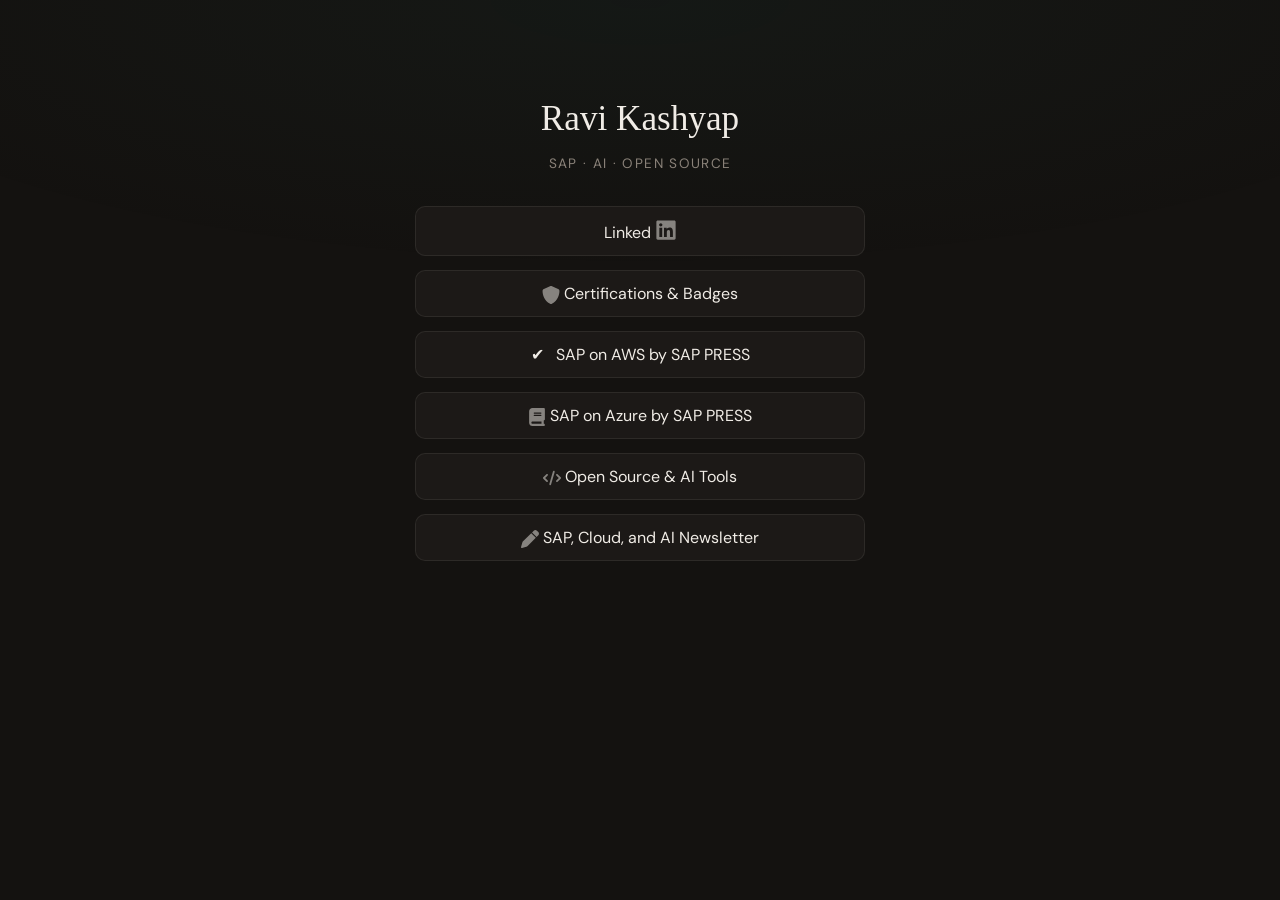
==== commit cc002e7b: "Fix LinkedIn icon alignment" ====
--- a/index.html
+++ b/index.html
@@ -27,7 +27,7 @@
   <link rel="icon" type="image/x-icon" href="/img/profile.jpg">
   <link rel="preconnect" href="https://fonts.googleapis.com">
   <link rel="preconnect" href="https://fonts.gstatic.com" crossorigin>
-  <link href="https://fonts.googleapis.com/css2?family=DM+Sans:wght@400;500&family=Instrument+Serif&display=swap" rel="stylesheet">
+  <link href="https://fonts.googleapis.com/css2?family=DM+Sans:wght@400;500&family=DM+Serif+Display&display=swap" rel="stylesheet">
   <link rel="stylesheet" href="style.css?v=5" />
   <title>Ravi Kashyap | SAP & AI Cloud Architect</title>
   <script type="application/ld+json">
@@ -211,7 +211,7 @@
   <div class="links">
     <h1 class="name">Ravi Kashyap</h1>
     <p class="tagline">SAP &middot; AI &middot; Open Source</p>
-    <a href="https://linkedin.kashyap.one" class="btn btn--linkedin">Linked&nbsp;<svg width="26" height="26" viewBox="0 0 448 512" fill="currentColor" style="vertical-align:middle"><path d="M416 32H31.9C14.3 32 0 46.5 0 64.3v383.4C0 465.5 14.3 480 31.9 480H416c17.6 0 32-14.5 32-32.3V64.3c0-17.8-14.4-32.3-32-32.3zM135.4 416H69V202.2h66.5V416zm-33.2-243c-21.3 0-38.5-17.3-38.5-38.5S80.9 96 102.2 96c21.2 0 38.5 17.3 38.5 38.5 0 21.3-17.2 38.5-38.5 38.5zm282.1 243h-66.4V312c0-24.8-.5-56.7-34.5-56.7-34.6 0-39.9 27-39.9 54.9V416h-66.4V202.2h63.7v29.2h.9c8.9-16.8 30.6-34.5 62.9-34.5 67.2 0 79.7 44.3 79.7 101.9V416z"/></svg></a>
+    <a href="https://linkedin.kashyap.one" class="btn btn--linkedin">Linked&nbsp;<svg width="22" height="22" viewBox="0 0 448 512" fill="currentColor" style="vertical-align:-3px"><path d="M416 32H31.9C14.3 32 0 46.5 0 64.3v383.4C0 465.5 14.3 480 31.9 480H416c17.6 0 32-14.5 32-32.3V64.3c0-17.8-14.4-32.3-32-32.3zM135.4 416H69V202.2h66.5V416zm-33.2-243c-21.3 0-38.5-17.3-38.5-38.5S80.9 96 102.2 96c21.2 0 38.5 17.3 38.5 38.5 0 21.3-17.2 38.5-38.5 38.5zm282.1 243h-66.4V312c0-24.8-.5-56.7-34.5-56.7-34.6 0-39.9 27-39.9 54.9V416h-66.4V202.2h63.7v29.2h.9c8.9-16.8 30.6-34.5 62.9-34.5 67.2 0 79.7 44.3 79.7 101.9V416z"/></svg></a>
     <a href="https://credly.kashyap.one" class="btn btn--credly"><svg width="18" height="18" viewBox="0 0 512 512" fill="currentColor" style="vertical-align:middle"><path d="M256 0c4.6 0 9.2 1 13.4 2.9L457.7 82.8c22 9.3 38.4 31 38.3 57.2c-.5 99.2-41.3 280.7-213.6 363.2c-16.7 8-36.1 8-52.8 0C57.3 420.7 16.5 239.2 16 140c-.1-26.2 16.3-47.9 38.3-57.2L242.7 2.9C246.8 1 251.4 0 256 0z"/></svg>&nbsp;Certifications &amp; Badges</a>
     <a href="https://www.sap-press.com/sap-on-aws_5776/" class="btn btn--book-aws">&#x2714; &nbsp; SAP on AWS by SAP PRESS</a>
     <a href="https://www.sap-press.com/sap-on-microsoft-azure_5174/" class="btn btn--book-azure"><svg width="18" height="18" viewBox="0 0 448 512" fill="currentColor" style="vertical-align:middle"><path d="M96 0C43 0 0 43 0 96V416c0 53 43 96 96 96H384h32c17.7 0 32-14.3 32-32s-14.3-32-32-32V352c17.7 0 32-14.3 32-32V32c0-17.7-14.3-32-32-32H96zm0 384H352v64H96c-17.7 0-32-14.3-32-32s14.3-32 32-32zm32-240c0-8.8 7.2-16 16-16H336c8.8 0 16 7.2 16 16s-7.2 16-16 16H144c-8.8 0-16-7.2-16-16zm16 48H336c8.8 0 16 7.2 16 16s-7.2 16-16 16H144c-8.8 0-16-7.2-16-16s7.2-16 16-16z"/></svg>&nbsp;SAP on Azure by SAP PRESS</a>
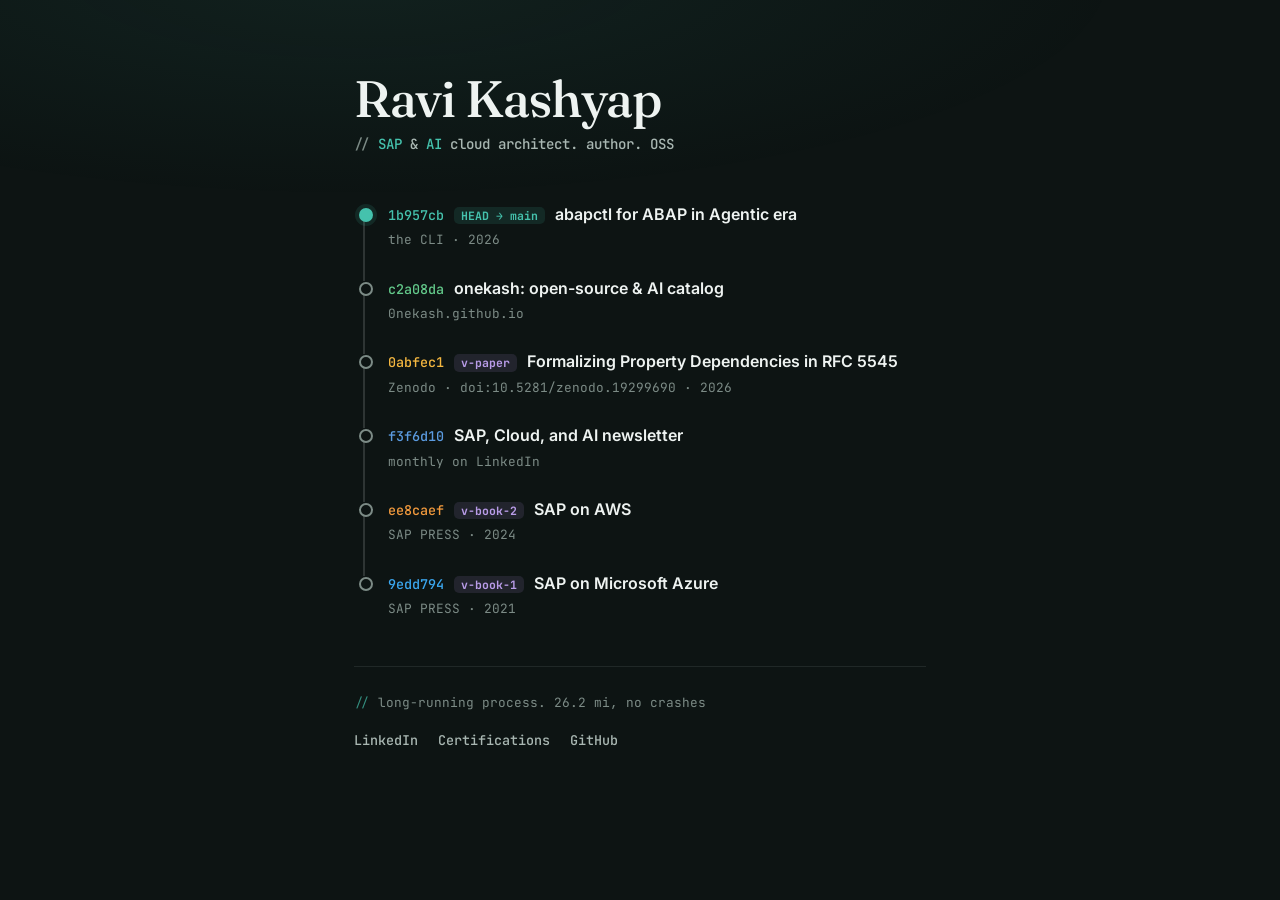
==== commit 4dd2ebea: "kashyap.one — personal site Static site for Ravi Kashyap, styled as a git log of the work: commit hi" ====
--- a/index.html
+++ b/index.html
@@ -1,11 +1,11 @@
 <!DOCTYPE html>
 <html lang="en">
 <head>
-
-
   <meta charset="utf-8" />
   <meta name="viewport" content="width=device-width, initial-scale=1.0">
   <meta name="description" content="Ravi Kashyap | SAP & AI Cloud Architect. Author of SAP on AWS and SAP on Azure by SAP PRESS. Open-source developer and founder of OneKash Labs.">
+  <meta name="theme-color" content="#0D1413">
+  <meta name="color-scheme" content="dark">
   <link rel="canonical" href="https://kashyap.one/">
 
   <!-- Open Graph -->
@@ -24,17 +24,18 @@
   <meta name="twitter:description" content="Author of SAP on AWS and SAP on Azure by SAP PRESS. Open-source developer and founder of OneKash Labs.">
   <meta name="twitter:image" content="https://kashyap.one/img/profile.jpg">
 
-  <link rel="icon" type="image/x-icon" href="/img/profile.jpg">
+  <link rel="icon" type="image/svg+xml" href="/img/favicon.svg">
+  <link rel="apple-touch-icon" href="/img/profile.jpg">
   <link rel="preconnect" href="https://fonts.googleapis.com">
   <link rel="preconnect" href="https://fonts.gstatic.com" crossorigin>
-  <link href="https://fonts.googleapis.com/css2?family=DM+Sans:wght@400;500&family=DM+Serif+Display&display=swap" rel="stylesheet">
-  <link rel="stylesheet" href="style.css?v=5" />
+  <link href="https://fonts.googleapis.com/css2?family=Fraunces:ital,opsz,wght@0,9..144,400..600&family=Inter:wght@400;500;600&family=JetBrains+Mono:wght@400;500;700&display=swap" rel="stylesheet">
+  <link rel="stylesheet" href="style.css?v=6" />
   <title>Ravi Kashyap | SAP & AI Cloud Architect</title>
   <script type="application/ld+json">
   {
     "@context": "https://schema.org",
     "@type": "ProfilePage",
-    "dateModified": "2026-03-28T00:00:00+00:00",
+    "dateModified": "2026-07-02T00:00:00+00:00",
     "mainEntity": {
       "@id": "#ravi-kashyap",
       "@type": "Person",
@@ -47,8 +48,8 @@
         "https://linkedin.kashyap.one",
         "https://www.linkedin.com/in/ravikashyap1/",
         "https://www.linkedin.com/newsletters/7063883542358872064/",
-        "https://github.com/openkash",
-        "https://openkash.github.io",
+        "https://github.com/0nekash",
+        "https://0nekash.github.io",
         "https://onekash.org",
         "https://credly.kashyap.one"
       ],
@@ -62,6 +63,12 @@
       "maintainer": [
         {
           "@type": "SoftwareSourceCode",
+          "name": "abapctl",
+          "url": "https://abapctl.github.io/",
+          "description": "A control plane for SAP ABAP: the deterministic CLI connecting terminals, scripts, and AI agents to SAP's development interfaces over HTTPS."
+        },
+        {
+          "@type": "SoftwareSourceCode",
           "name": "iCloud Calendar MCP Server",
           "url": "https://github.com/icloud-calendar-mcp/icloud-calendar-mcp",
           "description": "MCP server for iCloud Calendar. CLI-based calendar access for AI agents."
@@ -71,24 +78,6 @@
           "name": "AI Agent Dev Workflow",
           "url": "https://github.com/openkash/ai-agent-dev-workflow",
           "description": "Spec, Plan, Review, Implement, Verify; a complete AI development workflow plugin for Claude Code."
-        },
-        {
-          "@type": "SoftwareSourceCode",
-          "name": "AI Agent Spec Skill",
-          "url": "https://github.com/openkash/ai-agent-spec-skill",
-          "description": "Spec skill for AI coding agents. Clarify what to build before writing code."
-        },
-        {
-          "@type": "SoftwareSourceCode",
-          "name": "AI Agent TDD Skill",
-          "url": "https://github.com/openkash/ai-agent-tdd-skill",
-          "description": "TDD skill for Claude Code. Explore, plan, test-first implement, verify."
-        },
-        {
-          "@type": "SoftwareSourceCode",
-          "name": "SAP OData Explorer",
-          "url": "https://github.com/openkash/sap-odata-explorer",
-          "description": "Query SAP OData endpoints in plain English using AI."
         }
       ],
       "hasCredential": [
@@ -153,30 +142,26 @@
     "hasPart": [
       {
         "@type": "Book",
+        "name": "SAP on AWS",
+        "url": "https://www.sap-press.com/sap-on-aws_5776/",
+        "datePublished": "2024",
+        "author": { "@id": "#ravi-kashyap" },
+        "publisher": { "@type": "Organization", "name": "SAP PRESS" }
+      },
+      {
+        "@type": "Book",
         "name": "SAP on Microsoft Azure",
         "url": "https://www.sap-press.com/sap-on-microsoft-azure_5174/",
-        "author": { "@id": "#ravi-kashyap" },
-        "publisher": {
-          "@type": "Organization",
-          "name": "SAP PRESS"
-        }
-      },
-      {
-        "@type": "Book",
-        "name": "SAP on AWS",
-        "url": "https://www.sap-press.com/sap-on-aws_5776/",
-        "author": { "@id": "#ravi-kashyap" },
-        "publisher": {
-          "@type": "Organization",
-          "name": "SAP PRESS"
-        }
+        "datePublished": "2021",
+        "author": { "@id": "#ravi-kashyap" },
+        "publisher": { "@type": "Organization", "name": "SAP PRESS" }
       },
       {
         "@type": "ScholarlyArticle",
         "name": "Formalizing Implicit Property Dependencies in RFC 5545",
         "url": "https://doi.org/10.5281/zenodo.19299690",
         "sameAs": "https://github.com/iCalDAV/ical-dependency-graph",
-        "description": "Formal dependency graph for RFC 5545 VEVENT properties — 27 properties, 20 edges, merge-safety classifications.",
+        "description": "Formal dependency graph for RFC 5545 VEVENT properties: 27 properties, 20 edges, merge-safety classifications.",
         "author": { "@id": "#ravi-kashyap" },
         "datePublished": "2026-03-28",
         "identifier": {
@@ -197,27 +182,52 @@
         "url": "https://www.linkedin.com/newsletters/sap-cloud-and-ai-7063883542358872064/",
         "description": "Monthly newsletter on SAP, Cloud, AI, and everything in between",
         "author": { "@id": "#ravi-kashyap" },
-        "publisher": {
-          "@type": "Organization",
-          "name": "LinkedIn"
-        }
+        "publisher": { "@type": "Organization", "name": "LinkedIn" }
       }
     ]
   }
   </script>
 </head>
 <body>
-
-  <div class="links">
+  <div class="wrap">
     <h1 class="name">Ravi Kashyap</h1>
-    <p class="tagline">SAP &middot; AI &middot; Open Source</p>
-    <a href="https://linkedin.kashyap.one" class="btn btn--linkedin">Linked&nbsp;<svg width="22" height="22" viewBox="0 0 448 512" fill="currentColor" style="vertical-align:-3px"><path d="M416 32H31.9C14.3 32 0 46.5 0 64.3v383.4C0 465.5 14.3 480 31.9 480H416c17.6 0 32-14.5 32-32.3V64.3c0-17.8-14.4-32.3-32-32.3zM135.4 416H69V202.2h66.5V416zm-33.2-243c-21.3 0-38.5-17.3-38.5-38.5S80.9 96 102.2 96c21.2 0 38.5 17.3 38.5 38.5 0 21.3-17.2 38.5-38.5 38.5zm282.1 243h-66.4V312c0-24.8-.5-56.7-34.5-56.7-34.6 0-39.9 27-39.9 54.9V416h-66.4V202.2h63.7v29.2h.9c8.9-16.8 30.6-34.5 62.9-34.5 67.2 0 79.7 44.3 79.7 101.9V416z"/></svg></a>
-    <a href="https://credly.kashyap.one" class="btn btn--credly"><svg width="18" height="18" viewBox="0 0 512 512" fill="currentColor" style="vertical-align:middle"><path d="M256 0c4.6 0 9.2 1 13.4 2.9L457.7 82.8c22 9.3 38.4 31 38.3 57.2c-.5 99.2-41.3 280.7-213.6 363.2c-16.7 8-36.1 8-52.8 0C57.3 420.7 16.5 239.2 16 140c-.1-26.2 16.3-47.9 38.3-57.2L242.7 2.9C246.8 1 251.4 0 256 0z"/></svg>&nbsp;Certifications &amp; Badges</a>
-    <a href="https://www.sap-press.com/sap-on-aws_5776/" class="btn btn--book-aws">&#x2714; &nbsp; SAP on AWS by SAP PRESS</a>
-    <a href="https://www.sap-press.com/sap-on-microsoft-azure_5174/" class="btn btn--book-azure"><svg width="18" height="18" viewBox="0 0 448 512" fill="currentColor" style="vertical-align:middle"><path d="M96 0C43 0 0 43 0 96V416c0 53 43 96 96 96H384h32c17.7 0 32-14.3 32-32s-14.3-32-32-32V352c17.7 0 32-14.3 32-32V32c0-17.7-14.3-32-32-32H96zm0 384H352v64H96c-17.7 0-32-14.3-32-32s14.3-32 32-32zm32-240c0-8.8 7.2-16 16-16H336c8.8 0 16 7.2 16 16s-7.2 16-16 16H144c-8.8 0-16-7.2-16-16zm16 48H336c8.8 0 16 7.2 16 16s-7.2 16-16 16H144c-8.8 0-16-7.2-16-16s7.2-16 16-16z"/></svg>&nbsp;SAP on Azure by SAP PRESS</a>
-    <a href="https://openkash.github.io/" class="btn btn--projects"><svg width="18" height="18" viewBox="0 0 640 512" fill="currentColor" style="vertical-align:middle"><path d="M392.8 1.2c-17-4.9-34.7 5-39.6 22l-128 448c-4.9 17 5 34.7 22 39.6s34.7-5 39.6-22l128-448c4.9-17-5-34.7-22-39.6zm80.6 120.1c-12.5 12.5-12.5 32.8 0 45.3L562.7 256l-89.4 89.4c-12.5 12.5-12.5 32.8 0 45.3s32.8 12.5 45.3 0l112-112c12.5-12.5 12.5-32.8 0-45.3l-112-112c-12.5-12.5-32.8-12.5-45.3 0zm-306.7 0c-12.5-12.5-32.8-12.5-45.3 0l-112 112c-12.5 12.5-12.5 32.8 0 45.3l112 112c12.5 12.5 32.8 12.5 45.3 0s12.5-32.8 0-45.3L77.3 256l89.4-89.4c12.5-12.5 12.5-32.8 0-45.3z"/></svg>&nbsp;Open Source &amp; AI Tools</a>
-    <a href="https://www.linkedin.com/newsletters/sap-cloud-and-ai-7063883542358872064/" class="btn btn--newsletter"><svg width="18" height="18" viewBox="0 0 512 512" fill="currentColor" style="vertical-align:middle"><path d="M362.7 19.3L314.3 67.7 444.3 197.7l48.4-48.4c25-25 25-65.5 0-90.5L453.3 19.3c-25-25-65.5-25-90.5 0zm-71 71L58.6 323.5c-10.4 10.4-18 23.3-22.2 37.4L1 481.2C-1.5 489.7 .8 498.8 7 505s15.3 8.5 23.7 6.1l120.3-35.4c14.1-4.2 27-11.8 37.4-22.2L421.7 220.3 291.7 90.3z"/></svg>&nbsp;SAP, Cloud, and AI Newsletter</a>
+    <p class="sub"><span class="slash">//</span> <span class="c">SAP</span> &amp; <span class="c">AI</span> cloud architect. author. OSS</p>
+
+    <div class="log">
+      <a class="commit commit--head" href="https://abapctl.github.io/">
+        <div class="commit__line"><span class="hash hash--abapctl">1b957cb</span><span class="ref">HEAD &rarr; main</span><span class="msg">abapctl for ABAP in Agentic era</span></div>
+        <p class="commit__meta">the CLI &middot; 2026 <span class="arr">&#8599;</span></p>
+      </a>
+      <a class="commit" href="https://0nekash.github.io">
+        <div class="commit__line"><span class="hash hash--onekash">c2a08da</span><span class="msg">onekash: open-source &amp; AI catalog</span></div>
+        <p class="commit__meta">0nekash.github.io <span class="arr">&#8599;</span></p>
+      </a>
+      <a class="commit" href="https://doi.org/10.5281/zenodo.19299690">
+        <div class="commit__line"><span class="hash hash--paper">0abfec1</span><span class="ref ref--tag">v-paper</span><span class="msg">Formalizing Property Dependencies in RFC 5545</span></div>
+        <p class="commit__meta">Zenodo &middot; doi:10.5281/zenodo.19299690 &middot; 2026 <span class="arr">&#8599;</span></p>
+      </a>
+      <a class="commit" href="https://www.linkedin.com/newsletters/sap-cloud-and-ai-7063883542358872064/">
+        <div class="commit__line"><span class="hash hash--news">f3f6d10</span><span class="msg">SAP, Cloud, and AI newsletter</span></div>
+        <p class="commit__meta">monthly on LinkedIn <span class="arr">&#8599;</span></p>
+      </a>
+      <a class="commit" href="https://www.sap-press.com/sap-on-aws_5776/">
+        <div class="commit__line"><span class="hash hash--aws">ee8caef</span><span class="ref ref--tag">v-book-2</span><span class="msg">SAP on AWS</span></div>
+        <p class="commit__meta">SAP PRESS &middot; 2024 <span class="arr">&#8599;</span></p>
+      </a>
+      <a class="commit" href="https://www.sap-press.com/sap-on-microsoft-azure_5174/">
+        <div class="commit__line"><span class="hash hash--azure">9edd794</span><span class="ref ref--tag">v-book-1</span><span class="msg">SAP on Microsoft Azure</span></div>
+        <p class="commit__meta">SAP PRESS &middot; 2021 <span class="arr">&#8599;</span></p>
+      </a>
+    </div>
+
+    <div class="foot">
+      <p class="foot__joke"><span class="slash">//</span> long-running process. 26.2 mi, no crashes</p>
+      <div class="foot__links">
+        <a href="https://linkedin.kashyap.one">LinkedIn</a>
+        <a href="https://credly.kashyap.one">Certifications</a>
+        <a href="https://github.com/0nekash">GitHub</a>
+      </div>
+    </div>
   </div>
-
 </body>
 </html>
--- a/style.css
+++ b/style.css
@@ -1,113 +1,97 @@
-* { margin: 0; padding: 0; box-sizing: border-box; }
+/* kashyap.one: a git log of the work. Palette + type match onekash.org
+   and kashcal.onekash.org: teal-tinted near-black, bright teal, Fraunces
+   display / Inter body / JetBrains Mono for the terminal voice. */
 
-body {
-  font-family: 'DM Sans', -apple-system, BlinkMacSystemFont, sans-serif;
-  background: #141210;
-  color: #f0ece6;
-  font-size: 18px;
-  -webkit-font-smoothing: antialiased;
-  min-height: 100vh;
+:root{
+  --ink:#0D1413;--ink-2:#14201E;--ink-3:#1A2A27;
+  --line:rgba(230,240,237,.09);--line-2:rgba(230,240,237,.15);
+  --fg:#EEF3F1;--fg-2:#A9B7B2;--fg-3:#7C8B86;
+  --teal:#45C2AD;--teal-dim:rgba(69,194,173,.12);--brass:#F4B740;--mauve:#B99CE8;
+  --sans:'Inter',-apple-system,BlinkMacSystemFont,sans-serif;
+  --serif:'Fraunces',Georgia,serif;
+  --mono:'JetBrains Mono',ui-monospace,SFMono-Regular,Menlo,monospace;
 }
 
-body::before {
-  content: '';
-  position: fixed;
-  top: 0; left: 0; right: 0;
-  height: 60vh;
-  background: radial-gradient(ellipse 70% 50% at 50% 0%, rgba(42, 124, 111, 0.06), transparent);
-  pointer-events: none;
+*{margin:0;padding:0;box-sizing:border-box}
+
+body{
+  font-family:var(--sans);
+  background:var(--ink);
+  color:var(--fg);
+  -webkit-font-smoothing:antialiased;
+  line-height:1.6;
+  min-height:100vh;
+}
+/* faint teal wash at the top, matching the sister sites */
+body::before{
+  content:'';
+  position:fixed;
+  inset:0 0 auto 0;
+  height:55vh;
+  pointer-events:none;
+  background:radial-gradient(ellipse 60% 45% at 28% -5%,rgba(69,194,173,.08),transparent);
 }
 
-img { border-radius: 50%; }
+.wrap{max-width:620px;margin:0 auto;padding:72px 24px 64px;position:relative;z-index:1}
 
-.links {
-  display: flex;
-  flex-direction: column;
-  align-items: center;
-  gap: 14px;
-  padding: 0 24px;
-  position: relative;
+.name{
+  font-family:var(--serif);
+  font-weight:500;
+  font-size:clamp(2.5rem,8vw,3.2rem);
+  letter-spacing:-.02em;
+  line-height:1.04;
+  margin-bottom:8px;
+}
+.sub{font:500 .88rem/1.6 var(--mono);color:var(--fg-2);margin-bottom:46px}
+.sub .c{color:var(--teal)}
+.sub .slash{color:var(--fg-3)}
+
+/* commit graph ------------------------------------------------------------ */
+.log{font-family:var(--mono)}
+.commit{position:relative;padding:0 0 26px 34px;text-decoration:none;color:inherit;display:block}
+.commit::before{
+  content:'';position:absolute;left:5px;top:6px;width:10px;height:10px;border-radius:50%;
+  background:var(--ink);border:2px solid var(--fg-3);z-index:1;
+  transition:border-color .2s,box-shadow .2s;
+}
+.commit::after{content:'';position:absolute;left:9px;top:13px;bottom:-5px;width:2px;background:var(--line-2)}
+.commit:last-child::after{display:none}
+.commit--head::before{border-color:var(--teal);background:var(--teal);box-shadow:0 0 0 4px var(--teal-dim)}
+.commit:hover::before{border-color:var(--teal)}
+.commit__line{display:flex;align-items:baseline;gap:10px;flex-wrap:wrap;margin-bottom:3px}
+
+/* Each hash carries its item's accent: a callback to the old brand-colored buttons. */
+.hash{flex-shrink:0;font:500 .84rem/1.5 var(--mono);color:var(--brass)}
+.hash--abapctl{color:#45C2AD}   /* teal: the flagship CLI */
+.hash--onekash{color:#63C98A}   /* green: open source */
+.hash--paper{color:#F4B740}     /* gold: research */
+.hash--news{color:#5B9BE0}      /* blue: LinkedIn newsletter */
+.hash--aws{color:#F0993D}       /* orange: AWS */
+.hash--azure{color:#3BA7EF}     /* blue: Azure */
+
+.ref{font:700 .72rem/1 var(--mono);color:var(--teal);background:var(--teal-dim);padding:3px 7px;border-radius:5px}
+.ref--tag{color:var(--mauve);background:rgba(185,156,232,.12)}
+.msg{font-size:1rem;color:var(--fg);font-family:var(--sans);font-weight:600;transition:color .2s}
+.commit:hover .msg{color:var(--teal)}
+.commit__meta{font:400 .8rem/1.5 var(--mono);color:var(--fg-3)}
+.commit__meta .arr{opacity:0;transition:opacity .2s;color:var(--teal)}
+.commit:hover .commit__meta .arr{opacity:1}
+
+/* footer ------------------------------------------------------------------ */
+.foot{margin-top:22px;padding-top:26px;border-top:1px solid var(--line)}
+.foot__joke{font:400 .8rem/1.6 var(--mono);color:var(--fg-3);margin-bottom:20px}
+.foot__joke .slash{color:var(--teal);opacity:.7}
+.foot__links{display:flex;flex-wrap:wrap;gap:20px}
+.foot__links a{font:500 .84rem/1 var(--mono);color:var(--fg-2);text-decoration:none;transition:color .2s}
+.foot__links a:hover{color:var(--teal)}
+
+/* keyboard focus (quality floor) */
+a:focus-visible{outline:2px solid var(--teal);outline-offset:3px;border-radius:6px}
+
+@media (max-width:560px){
+  .wrap{padding:52px 20px 48px}
 }
 
-/* Staggered entrance */
-.links > * {
-  animation: fadeUp 0.8s cubic-bezier(0.16, 1, 0.3, 1) both;
+@media (prefers-reduced-motion:reduce){
+  *,*::before,*::after{transition-duration:.01ms !important}
 }
-.links > :nth-child(1) { animation-delay: 0s; }
-.links > :nth-child(2) { animation-delay: 0.05s; }
-.links > :nth-child(3) { animation-delay: 0.1s; }
-.links > :nth-child(4) { animation-delay: 0.15s; }
-.links > :nth-child(5) { animation-delay: 0.2s; }
-.links > :nth-child(6) { animation-delay: 0.25s; }
-.links > :nth-child(7) { animation-delay: 0.3s; }
-.links > :nth-child(8) { animation-delay: 0.35s; }
-
-.name {
-  font-family: 'Instrument Serif', Georgia, serif;
-  font-size: 2.2rem;
-  font-weight: 400;
-  color: #f0ece6;
-  margin-top: 8%;
-  margin-bottom: 2px;
-}
-
-.tagline {
-  font-size: 0.85rem;
-  color: #8a8279;
-  letter-spacing: 0.1em;
-  text-transform: uppercase;
-  margin-bottom: 20px;
-  text-align: center;
-}
-
-/* Buttons */
-.btn {
-  font-family: 'DM Sans', sans-serif;
-  background: #1c1917;
-  color: #f0ece6;
-  border: 1px solid rgba(240, 236, 230, 0.08);
-  padding: 12px 24px;
-  text-align: center;
-  text-decoration: none;
-  display: block;
-  font-size: 1rem;
-  border-radius: 10px;
-  width: 100%;
-  max-width: 450px;
-  cursor: pointer;
-  transition: border-color 0.25s ease, box-shadow 0.25s ease;
-}
-
-.btn:hover {
-  border-color: rgba(42, 124, 111, 0.3);
-  box-shadow: 0 0 20px rgba(42, 124, 111, 0.06);
-  color: #f0ece6;
-  text-decoration: none;
-}
-
-.btn svg { opacity: 0.5; transition: opacity 0.25s ease; }
-.btn:hover svg { opacity: 0.8; }
-
-/* Footer */
-.footer {
-  font-family: 'DM Sans', sans-serif;
-  background: transparent;
-  color: #8a8279;
-  text-align: center;
-  font-size: 0.85rem;
-  padding: 3px;
-}
-
-/* Animation */
-@keyframes fadeUp {
-  from { opacity: 0; transform: translateY(16px); }
-  to { opacity: 1; transform: translateY(0); }
-}
-
-@media (prefers-reduced-motion: reduce) {
-  *, *::before, *::after {
-    animation-duration: 0.01ms !important;
-    animation-delay: 0s !important;
-    transition-duration: 0.01ms !important;
-  }
-}
